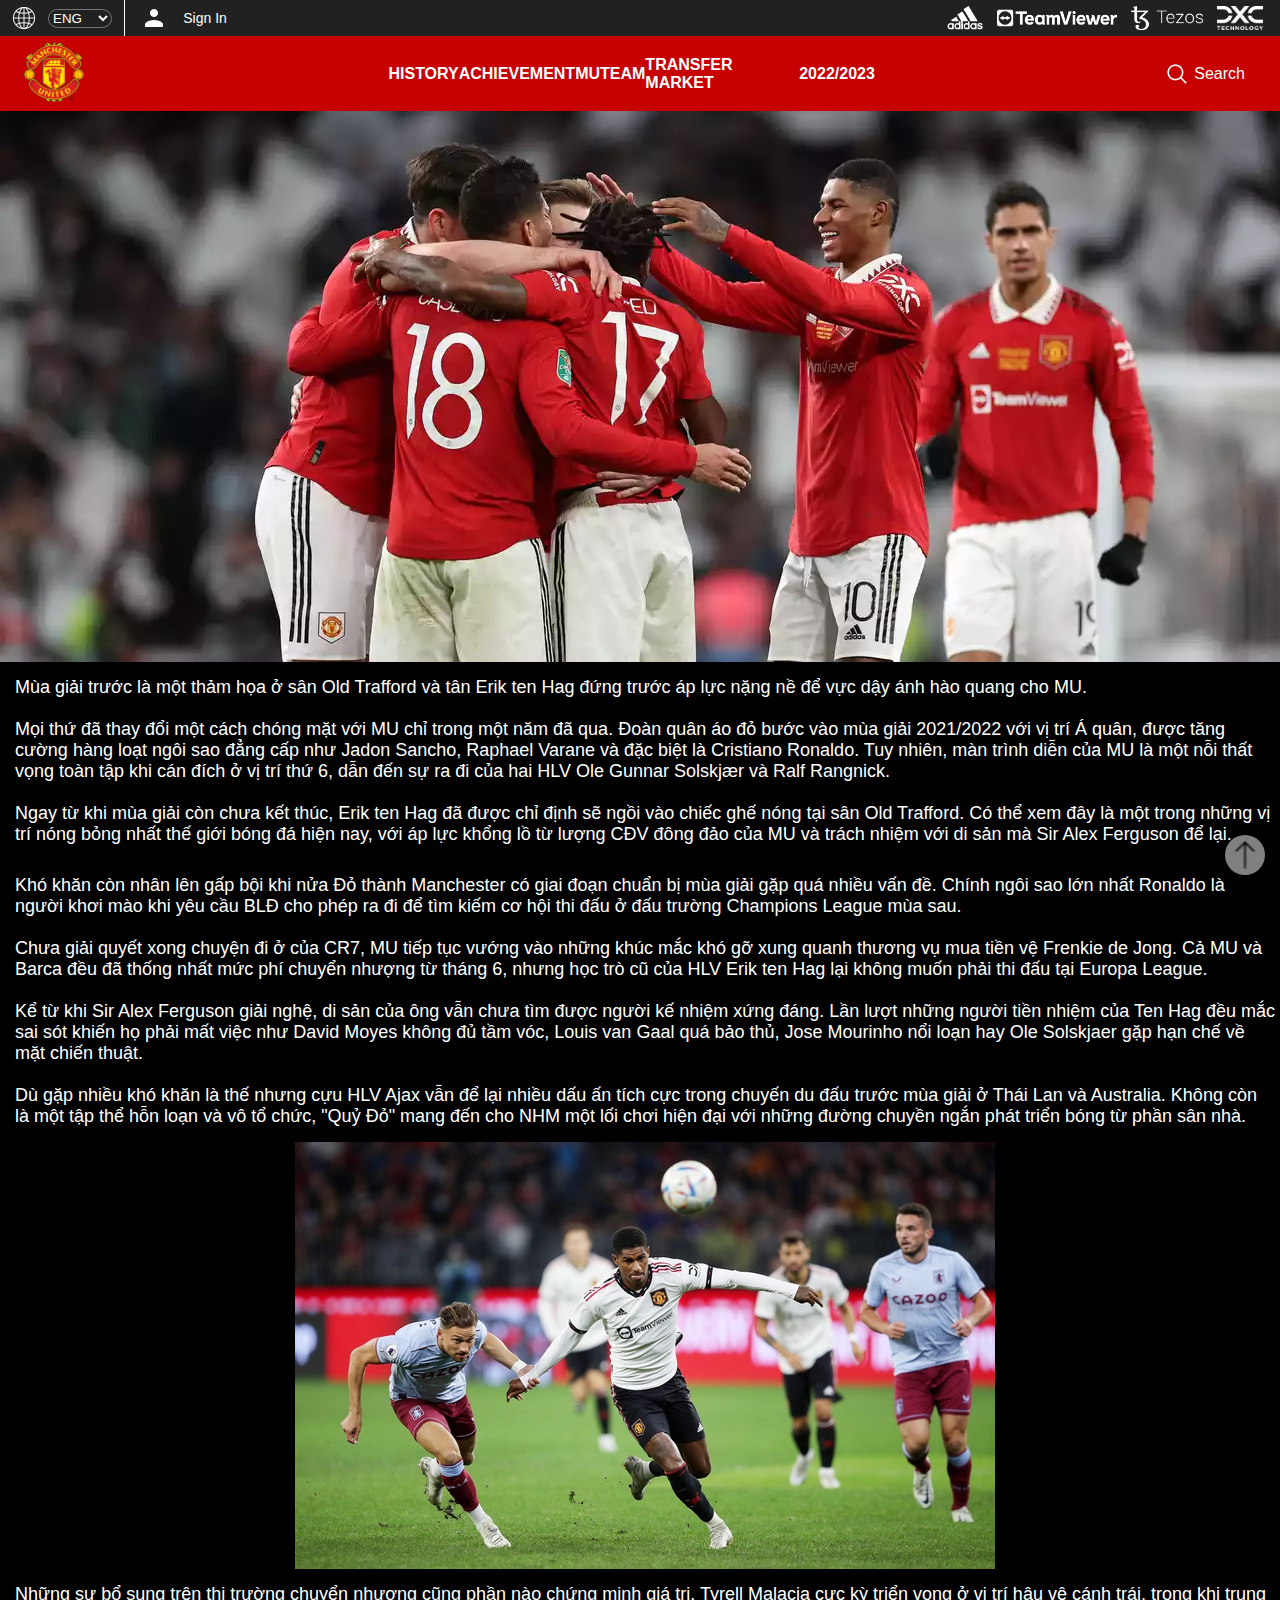
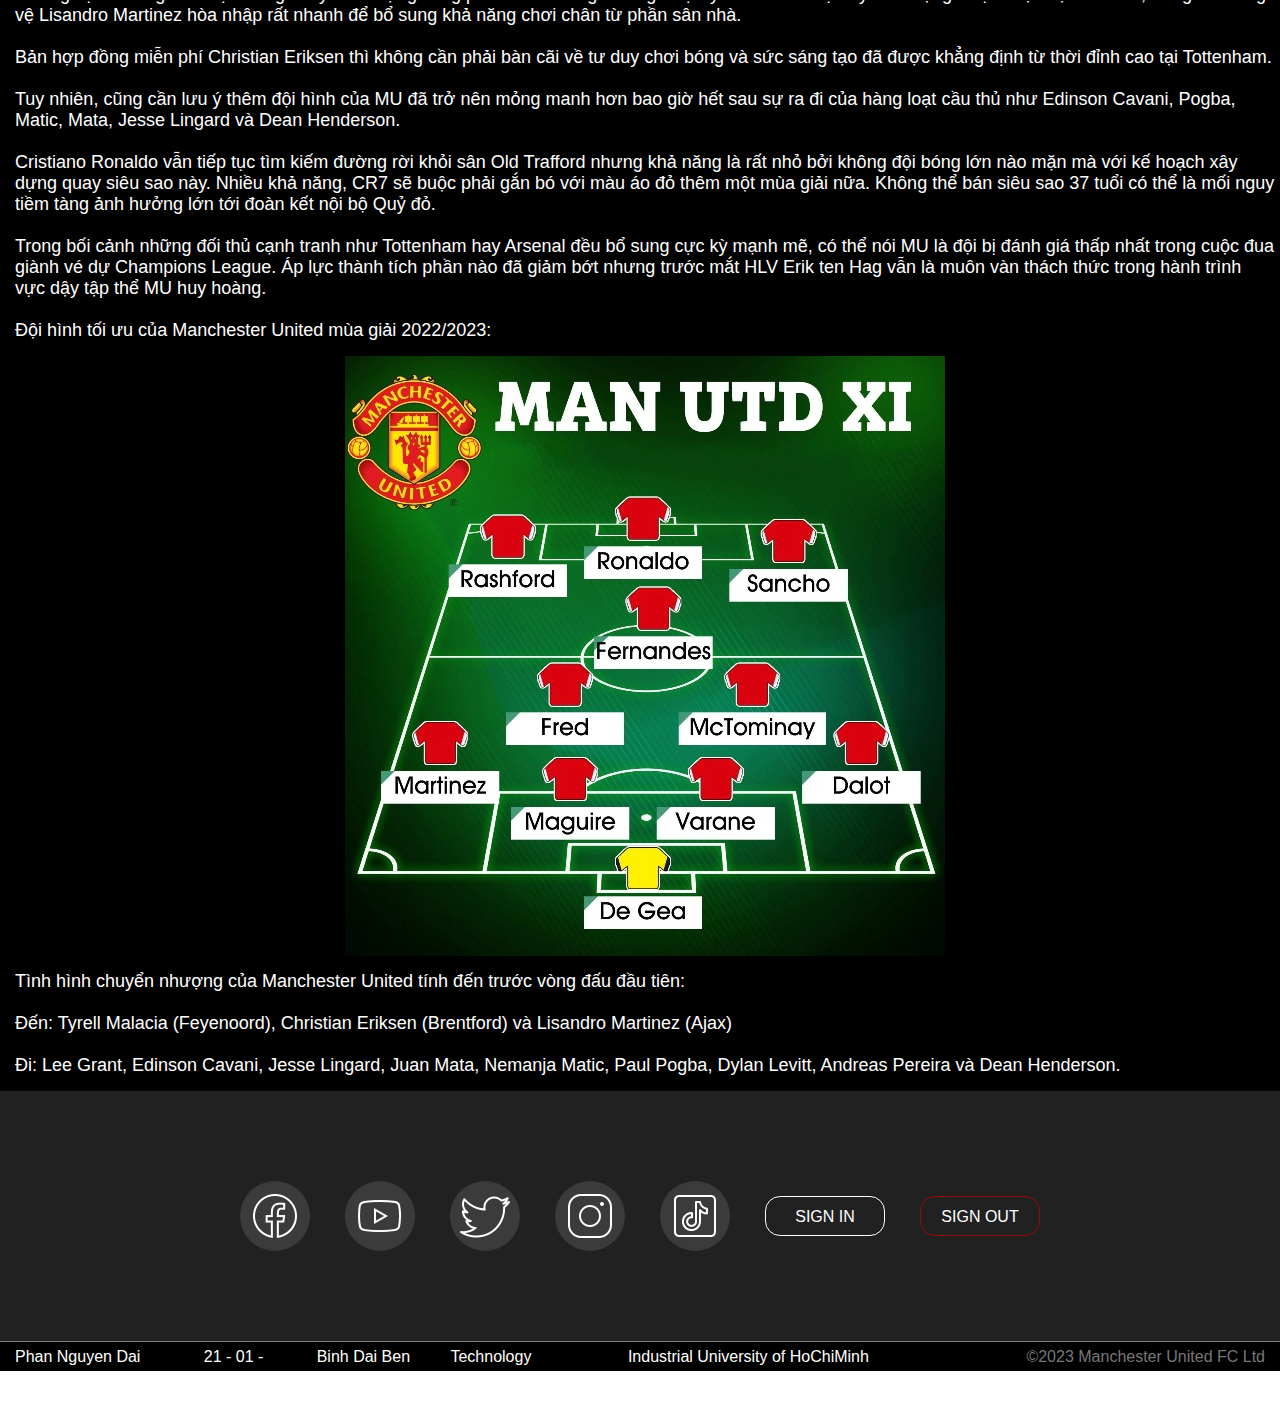
==== HTML/index.html @ 9d894910 "1 page" ====
<!DOCTYPE html>
<html lang="en">
<head>
    <meta charset="UTF-8">
    <meta name="viewport" content="width=device-width, initial-scale=1.0">
    <title>Manchester - Website</title>
    <link rel="stylesheet" href="/CSS/style.css">
    <link rel="shortcut icon" href="/Images/MU 36x36.png">
</head>
<body>
    <div id="main">
        <div id="setting">
            <div class="left_st">
                <img class="st_earth" src="/Images/Earth 24x24.png" alt="">

                <select name="ngonngua" id="language">
                    <option value="1">ENG</option>
                    <option value="2">VIE</option>
                    <option value="3">RSA</option>
                </select>

                <div class="st_user">
                    <img  class="img_user" src="/Images/user 24x24.png" alt="">
                    <div class="st_signinsignout">Sign In</div>
                    
                    <div class="tab_sign">
                        <a href="" class="bt_signin">Sign In</a>
                        <a href="" class="bt_signout">Sign Out</a>
                    </div>
                </div>
            </div>

            <div class="right_st">
                <img class="st_adidas_logo" src="/Images/Adidas_icon.png" alt="">
                <img class="st_teamview_logo" src="/Images/TeamViewer.png" alt="">
                <img class="st_tezos_logo" src="/Images/TezosLogo.png" alt="">
                <img class="st_dxc_logo" src="/Images/DXC.png" alt="">
            </div>

        </div>

        <nav>
            <a href="#">
                <img class="nav_logoMU" src="/Images/MU 65x65.png" alt="">
            </a>

            <div class="nav_select">
                <a href="" class="li">HISTORY</a>
                <a href="" class="li">ACHIEVEMENT</a>
                <a href="" class="li">MUTEAM</a>
                <a href="" class="li">TRANSFER MARKET</a>
                <a href="" class="li">2022/2023</a>
            </div>

            <div class="nav_right">
                <img class="nav_iconSearch" src="/Images/search-24.png" alt="">
                <div class="nav_search">Search</div>

                <div class="input_search">
                    <input type="text" class="txt_search" placeholder="  Anything you want to look for">
                    <a class="btn_search" href="">
                        <img class="nav_iconSearchsmall" src="/Images/search-24black.png" alt="">
                    </a>
                </div>
            </div>
        </nav>

        <div id="container">
            <img class="desktop" src="/Images/desktop.webp" alt="">

            <a class="uptop" href="#">
                <img src="/Images/up-24x24.png" alt="">
            </a>

            <div class="box_text">
                <p class="text">Mùa giải trước là một thảm họa ở sân Old Trafford và tân Erik ten Hag đứng trước áp lực nặng nề để vực dậy ánh hào quang cho MU. <br> <br>

                    Mọi thứ đã thay đổi một cách chóng mặt với MU chỉ trong một năm đã qua. Đoàn quân áo đỏ bước vào mùa giải 2021/2022 với vị trí Á quân, được tăng cường hàng loạt ngôi sao đẳng cấp như Jadon Sancho, Raphael Varane và đặc biệt là Cristiano Ronaldo. Tuy nhiên, màn trình diễn của MU là một nỗi thất vọng toàn tập khi cán đích ở vị trí thứ 6, dẫn đến sự ra đi của hai HLV Ole Gunnar Solskjær và Ralf Rangnick. <br> <br>
                    
                    Ngay từ khi mùa giải còn chưa kết thúc, Erik ten Hag đã được chỉ định sẽ ngồi vào chiếc ghế nóng tại sân Old Trafford. Có thể xem đây là một trong những vị trí nóng bỏng nhất thế giới bóng đá hiện nay, với áp lực khổng lồ từ lượng CĐV đông đảo của MU và trách nhiệm với di sản mà Sir Alex Ferguson để lại.
                </p>

                <img src="/Images/tenHag.jpg" alt="" style="margin: auto; display: flex;">

                <p class="text">
                    Khó khăn còn nhân lên gấp bội khi nửa Đỏ thành Manchester có giai đoạn chuẩn bị mùa giải gặp quá nhiều vấn đề. Chính ngôi sao lớn nhất Ronaldo là người khơi mào khi yêu cầu BLĐ cho phép ra đi để tìm kiếm cơ hội thi đấu ở đấu trường Champions League mùa sau. <br> <br>

                    Chưa giải quyết xong chuyện đi ở của CR7, MU tiếp tục vướng vào những khúc mắc khó gỡ xung quanh thương vụ mua tiền vệ Frenkie de Jong. Cả MU và Barca đều đã thống nhất mức phí chuyển nhượng từ tháng 6, nhưng học trò cũ của HLV Erik ten Hag lại không muốn phải thi đấu tại Europa League. <br> <br>

                    Kể từ khi Sir Alex Ferguson giải nghệ, di sản của ông vẫn chưa tìm được người kế nhiệm xứng đáng. Lần lượt những người tiền nhiệm của Ten Hag đều mắc sai sót khiến họ phải mất việc như David Moyes không đủ tầm vóc, Louis van Gaal quá bảo thủ, Jose Mourinho nổi loạn hay Ole Solskjaer gặp hạn chế về mặt chiến thuật. <br> <br>

                    Dù gặp nhiều khó khăn là thế nhưng cựu HLV Ajax vẫn để lại nhiều dấu ấn tích cực trong chuyến du đấu trước mùa giải ở Thái Lan và Australia. Không còn là một tập thể hỗn loạn và vô tổ chức, "Quỷ Đỏ" mang đến cho NHM một lối chơi hiện đại với những đường chuyền ngắn phát triển bóng từ phần sân nhà.
                </p>

                <img src="/Images/mutruocmuagiai.webp" alt="" style="margin: auto; display: flex;">

                <p class="text">
                    Những sự bổ sung trên thị trường chuyển nhượng cũng phần nào chứng minh giá trị. Tyrell Malacia cực kỳ triển vọng ở vị trí hậu vệ cánh trái, trong khi trung vệ Lisandro Martinez hòa nhập rất nhanh để bổ sung khả năng chơi chân từ phần sân nhà. <br> <br>

                    Bản hợp đồng miễn phí Christian Eriksen thì không cần phải bàn cãi về tư duy chơi bóng và sức sáng tạo đã được khẳng định từ thời đỉnh cao tại Tottenham. <br><br>

                    Tuy nhiên, cũng cần lưu ý thêm đội hình của MU đã trở nên mỏng manh hơn bao giờ hết sau sự ra đi của hàng loạt cầu thủ như Edinson Cavani, Pogba, Matic, Mata, Jesse Lingard và Dean Henderson. <br><br>

                    Cristiano Ronaldo vẫn tiếp tục tìm kiếm đường rời khỏi sân Old Trafford nhưng khả năng là rất nhỏ bởi không đội bóng lớn nào mặn mà với kế hoạch xây dựng quay siêu sao này. Nhiều khả năng, CR7 sẽ buộc phải gắn bó với màu áo đỏ thêm một mùa giải nữa. Không thể bán siêu sao 37 tuổi có thể là mối nguy tiềm tàng ảnh hưởng lớn tới đoàn kết nội bộ Quỷ đỏ. <br><br>

                    Trong bối cảnh những đối thủ cạnh tranh như Tottenham hay Arsenal đều bổ sung cực kỳ mạnh mẽ, có thể nói MU là đội bị đánh giá thấp nhất trong cuộc đua giành vé dự Champions League. Áp lực thành tích phần nào đã giảm bớt nhưng trước mắt HLV Erik ten Hag vẫn là muôn vàn thách thức trong hành trình vực dậy tập thể MU huy hoàng. <br><br>

                    Đội hình tối ưu của Manchester United mùa giải 2022/2023: <br>
                </p>

                <img src="/Images/dhtoiuu2122.webp" alt="" style="margin: auto; display: flex;">

                <p class="text">
                    Tình hình chuyển nhượng của Manchester United tính đến trước vòng đấu đầu tiên: <br><br>

                    Đến: Tyrell Malacia (Feyenoord), Christian Eriksen (Brentford) và Lisandro Martinez (Ajax) <br><br>

                    Đi: Lee Grant, Edinson Cavani, Jesse Lingard, Juan Mata, Nemanja Matic, Paul Pogba, Dylan Levitt, Andreas Pereira và Dean Henderson.
                </p>

            </div>


        </div>

        <footer>
            <div class="ft_contact">
                <a class="bg_icon" href="https://www.facebook.com/manchesterunited">
                    <img src="/Images/facebook-50.png" alt="" class="ft_icon">
                </a>
                <a class="bg_icon" href="https://www.youtube.com/manutd">
                    <img src="/Images/youtube-50.png" alt="" class="ft_icon">
                </a>
                <a class="bg_icon" href="https://twitter.com/ManUtd">
                    <img src="/Images/twitter-50.png" alt="" class="ft_icon">
                </a>
                <a class="bg_icon" href="https://www.instagram.com/manchesterunited/">
                    <img src="/Images/instagram-50.png" alt="" class="ft_icon">
                </a>
                <a class="bg_icon" href="https://www.tiktok.com/@manutd">
                    <img src="/Images/tiktok-50.png" alt="" class="ft_icon">
                </a>


                <a href="" class="ft_signin">SIGN IN</a>
                <a href="" class="ft_signout">SIGN OUT</a>
            </div>
        </footer>
        <div id="ads">
            <div class="myin4">
                <ul>
                    <li>Phan Nguyen Dai Duong</li>
                    <li>21 - 01 - 2003</li>
                    <li>Binh Dai Ben Tre</li>
                    <li>Technology Information</li>
                    <li>Industrial University of HoChiMinh City</li>
                </ul>
            </div>
            <div class="myclb">
                <p class="text_myclb">©2023 Manchester United FC Ltd</p>
            </div>
        </div>

    </div>
</body>
</html>
---- CSS/style.css ----
*{
    margin: 0;
    padding: 0;
    box-sizing: border-box;
    font-family: 'Segoe UI', Tahoma, Geneva, Verdana, sans-serif;
    scroll-behavior: smooth;
}

#main{
    background-color: #000000;
}

#setting{
    background-color: #222121;
    height: 36px;
    width: 100%;
    position: relative;
    display: flex;
    justify-content: space-between;
}

.left_st{
    display: flex;
    width: 30%;
    align-items: center;
}

.right_st{
    display: flex;
    width: 330px;
    justify-content: space-between;
    margin-right: 10px;
}

.st_earth{
    height: 24px;
    width: 24px;
    margin-left: 12px;
}

#language{
    margin-left: 12px;
    width: 64px;
    color: white;
    background-color: transparent;
    border-radius: 10px;
}

.st_user{
    position: relative;
    display: flex;
    height: 100%;
    width: 120px;
    border-left: 1px solid white;
    align-items: center;
    justify-content: space-evenly;
    margin-left: 12px;
}

.st_signinsignout{
    color: white;
    font-size: 14px;
}

.st_user:hover{
    background-color: #3b3b3b;
    cursor: pointer;
}

.st_user:hover > .tab_sign{
    display: flex;
    flex-direction: column;
    z-index: 10000;
    cursor: pointer;
}

.tab_sign{
    position: absolute;
    display: none;
    width: 100%;
    top: 36px;
    left: 0;
    height: 46px;
    background-color: #3b3b3b;
}

.bt_signin{
    height: 30px;
    width: 100%;
    background-color: #222121;
    color: white;
    border: none;
    text-decoration: none;
    text-align: center;
}

.bt_signout{
    height: 30px;
    width: 100%;
    background-color: #9a0909;
    color: white;
    border: none;
    text-decoration: none;
    text-align: center;
}

.st_adidas_logo{
    margin: auto;
    height: auto;
    width: auto;
    max-height: 25px;
    max-width: 120px;
}

.st_teamview_logo{
    margin: auto;
    height: auto;
    width: auto;
    max-height: 25px;
    max-width: 120px;
}

.st_tezos_logo{
    margin: auto;
    height: auto;
    width: auto;
    max-height: 25px;
    max-width: 120px;
}

.st_dxc_logo{
    margin: auto;
    height: auto;
    width: auto;
    max-height: 25px;
    max-width: 120px;
}

nav{
    position: relative;
    height: 75px;
    width: 100%;
    background-color: #c70101;
    display: flex;
    align-items: center;
    z-index: 1;
    justify-content: space-between;
}

.nav_logoMU{
    height: 60px;
    width: 60px;
    margin-left: 24px;
}

.nav_select{
    position: relative;
    display: flex;
    color: white;
    font-weight: bold;
    font-size: 16px;
    width: 38%;
    justify-content: space-between;
    align-items: center;
    height: 100%;
    margin-left: 24px;
    list-style-type: none;
}

.nav_select > .li{
    display: flex;
    align-items: center;
    height: 100%;
    color: white;
    text-decoration: none;
}

.nav_select > .li:hover{
    border-bottom: 3px solid white;
    cursor: pointer;
}

.nav_right{
    position: relative;
    display: flex;
    padding-right: 35px;
    align-items: center;
    height: 100%;
    justify-content: end;
    padding-left: 10px;
}

.nav_search{
    color: white;
    padding-left: 5px;
}

.nav_right:hover{
    background-color: #9a0909;
}

.nav_right:hover > .input_search{
    display: flex;
    justify-content: center;
    align-items: center;
} 

.input_search{
    position: absolute;
    display: none;
    width: 200vh;
    height: 100px;
    top: 75px;
    background-color: white;
    /* opacity: .7; */
    z-index: 100;
    right: 0;
}

.txt_search{
    height: 80%;
    width: 70%;
    margin-left: 30px;
    border-radius: 15px;
    font-size: 24px;
    padding-left: 15px;
}

.btn_search{
    display: flex;
    align-items: center;
    justify-content: center;
    height: 80%;
    width: 20%;
    border: 2px solid white;
}

#container{
    position: relative;
    display: block;
    width: 100%;
    background-color: black;
}

.desktop{
    position: relative;
    display: flex;
    margin: auto;
}

.uptop{
    position: fixed;
    background-color: white;
    width: 40px;
    height: 40px;
    z-index: 1000;
    display: flex;
    right: 15px;
    bottom: 25px;
    border-radius: 90px;
    opacity: .5;
    
}

.box_text{
    position: relative;
    width: 1290px;
    margin: auto;
    padding: 0 15px;
}

.text{
    color: white;
    font-size: 18px;
    margin-top: 15px;
    margin-bottom: 15px;
}

footer{
    position: relative;
    width: 100%;
    background-repeat: no-repeat;
    height: 250px;
    background-color: #222121;
    display: flex;
    justify-content: center;
    align-items: center;
}

.ft_contact{
    position: relative;
    display: flex;
    width: 800px;
    justify-content: space-between;
    align-items: center;
}

.bg_icon{
    position: relative;
    background-color: #3b3b3b;
    border-radius: 90px;
    height: 70px;
    width: 70px;
    display: flex;
    justify-content: center;
    align-items: center;
}

.bg_icon:hover {
    background-color: #9a0909;
    cursor: pointer;
}

.ft_icon{
    width: 50px;
    height: 50px;
}

.ft_signin{
    height: 40px;
    width: 120px;
    border: 1px solid white;
    border-radius: 15px;
    color: white;
    text-decoration: none;
    text-align: center;
    line-height: 40px;
}

.ft_signout{
    height: 40px;
    width: 120px;
    border: 1px solid #9a0909;
    border-radius: 15px;
    color: white;
    text-decoration: none;

    text-align: center;
    line-height: 40px;
}

.ft_signin:hover {
    background-color: #3b3b3b;
    cursor: pointer;
}

.ft_signout:hover {
    background-color: #9a0909;
    cursor: pointer;
}

#ads{
    position: relative;
    display: flex;
    height: 30px;
    width: 100%;
    background-color: #000000;
    border-top: 0.5px solid gray;
}

.text_myclb{
    color: #777777;
}

.myin4{
    position: relative;
    width: 70%;
}

.myin4 > ul {
    display: flex;
    color: white;
    list-style-type: none;
    line-height: 30px;
}

.myin4 > ul > li {
    margin-left: 15px;
}

.myin4 > ul > li:hover {
    text-decoration: underline;
    cursor: cell;
}

.myclb{
    display: flex;
    position: relative;
    width: 30%;
    justify-content: end;
    padding-right: 15px;
    line-height: 30px;
}
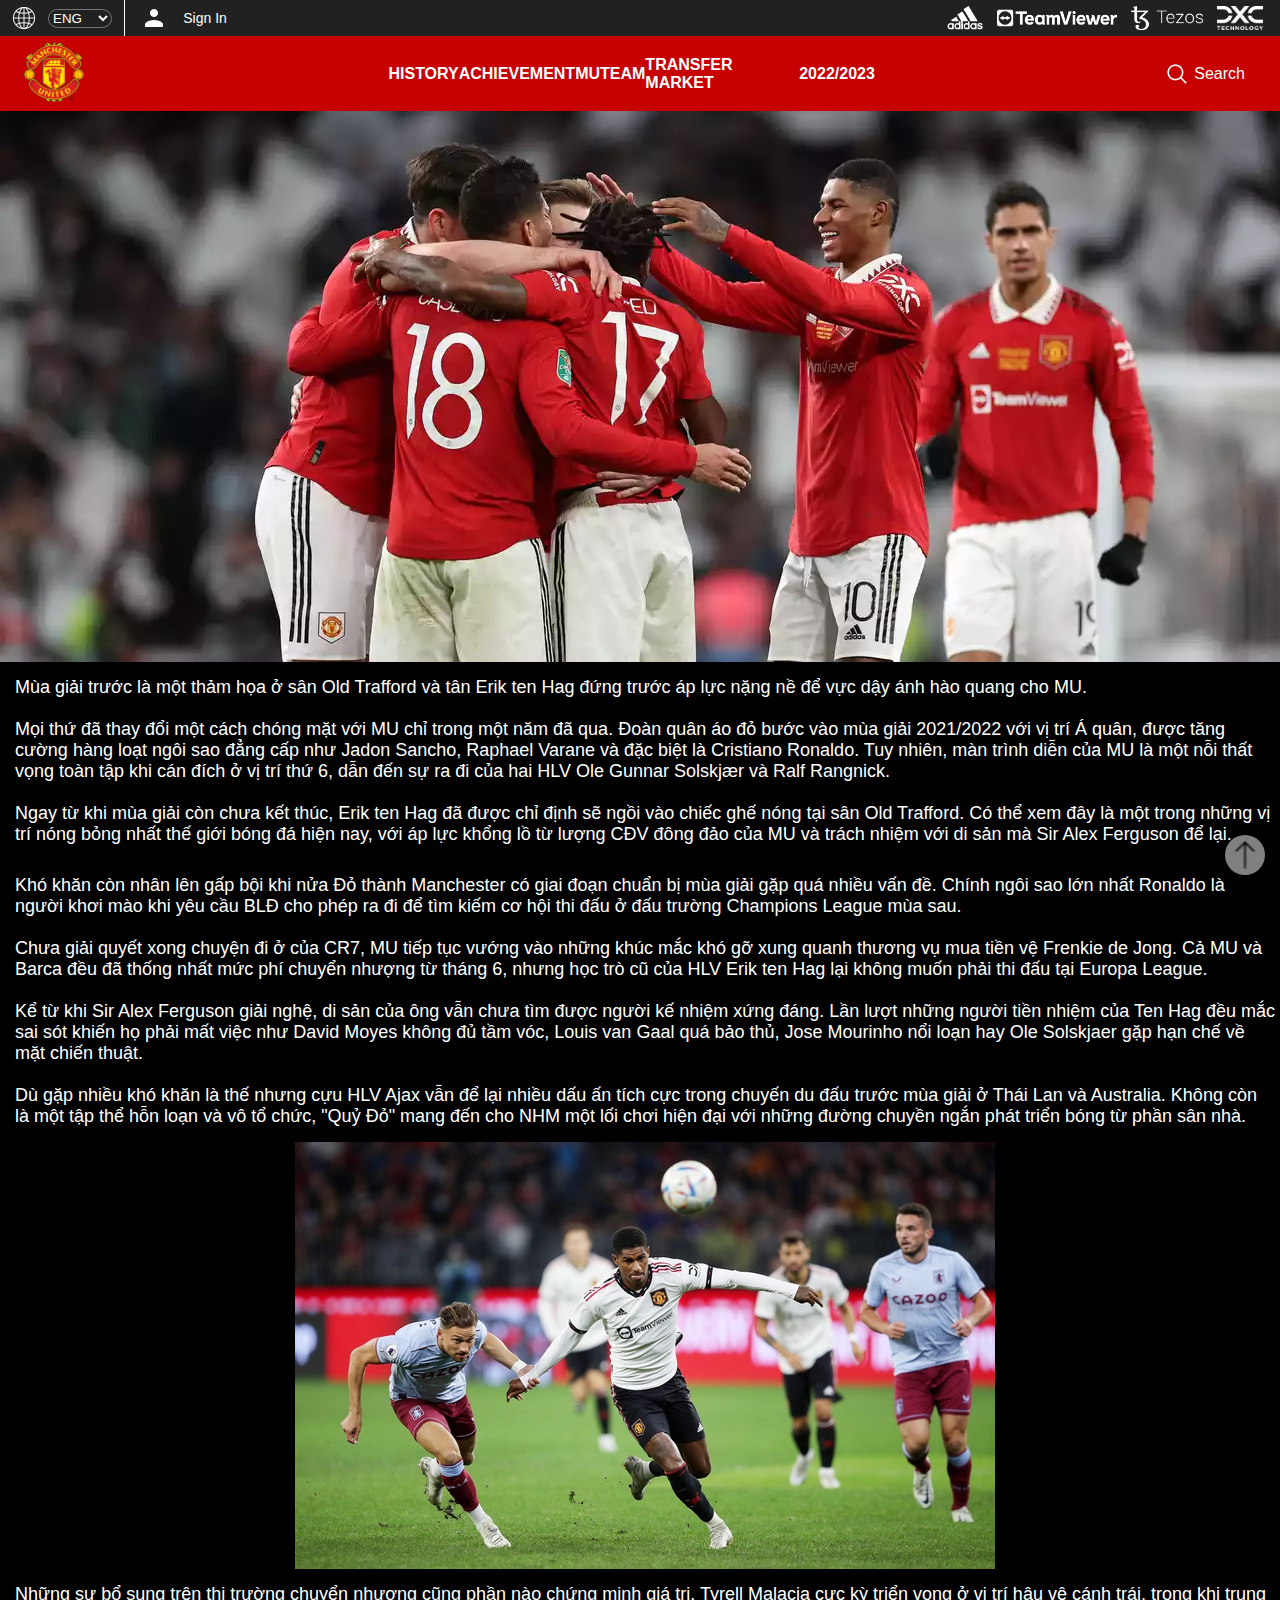
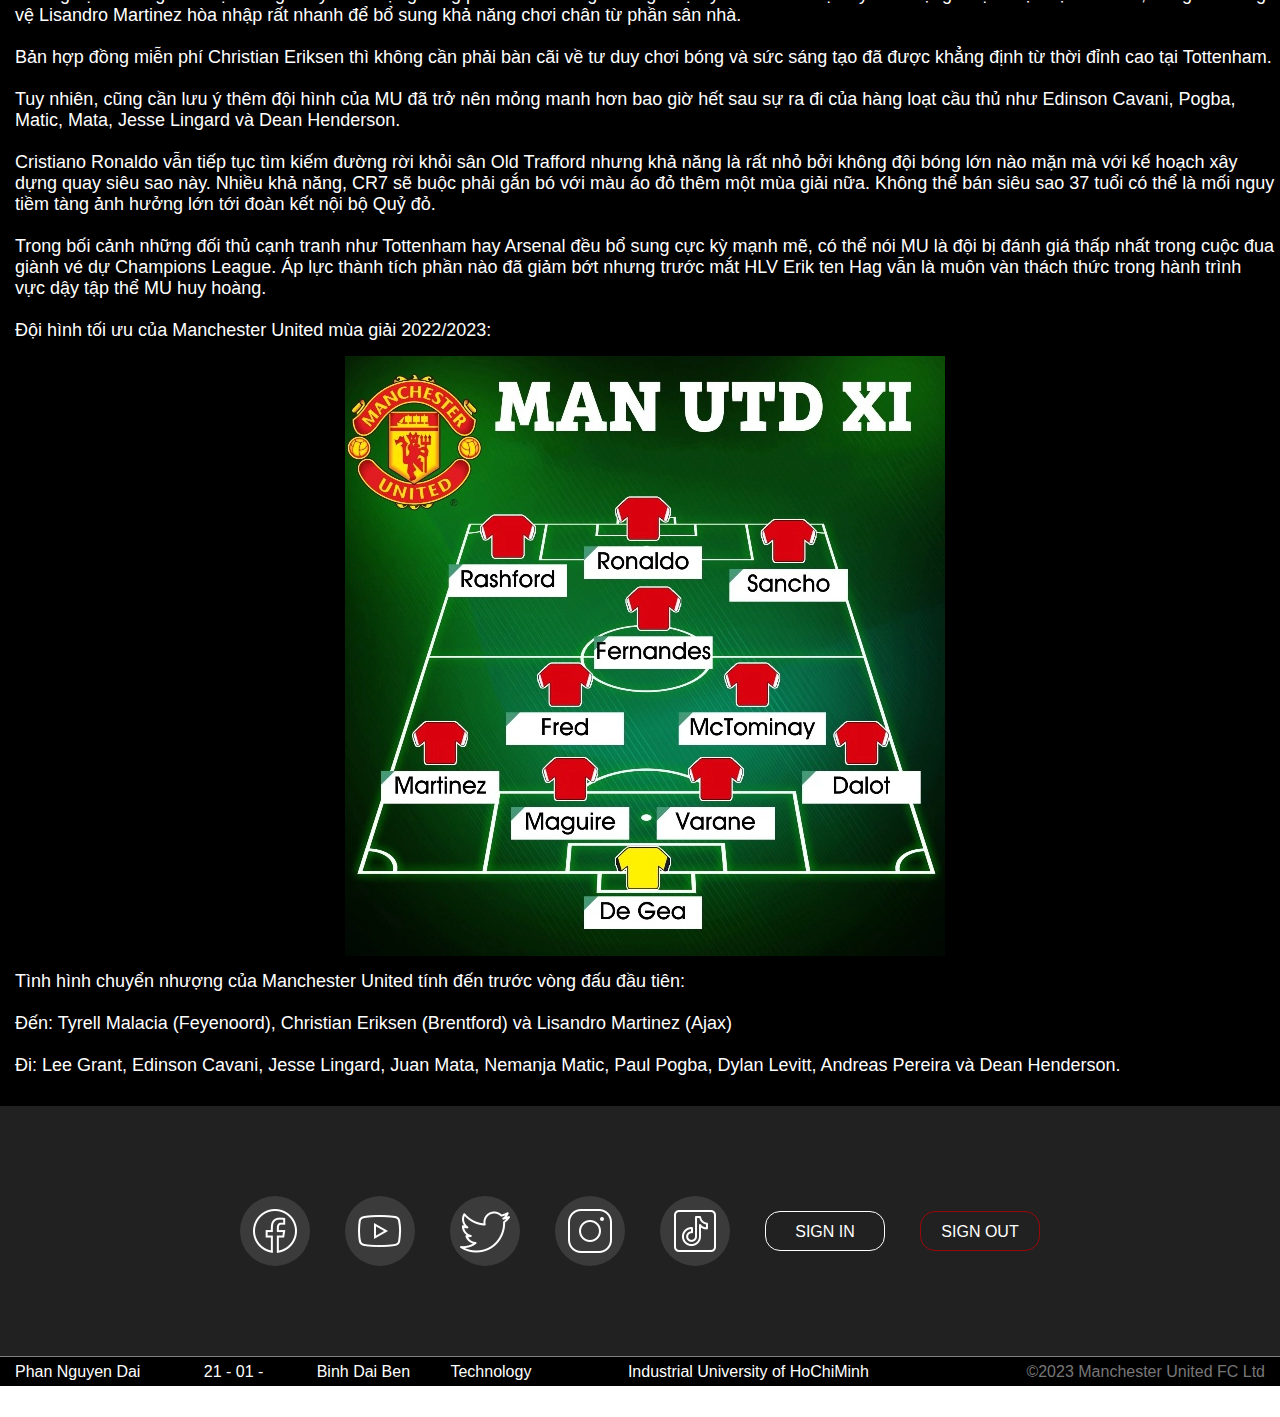
==== commit 36818dd9: "history first update" ====
--- a/HTML/index.html
+++ b/HTML/index.html
@@ -45,7 +45,7 @@
             </a>
 
             <div class="nav_select">
-                <a href="" class="li">HISTORY</a>
+                <a href="/HTML/history.html" class="li">HISTORY</a>
                 <a href="" class="li">ACHIEVEMENT</a>
                 <a href="" class="li">MUTEAM</a>
                 <a href="" class="li">TRANSFER MARKET</a>
--- a/CSS/style.css
+++ b/CSS/style.css
@@ -6,9 +6,9 @@
     scroll-behavior: smooth;
 }
 
-#main{
-    background-color: #000000;
-}
+/* #main{
+    background-color: #000000; */
+/* } */
 
 #setting{
     background-color: #222121;
@@ -258,8 +258,7 @@
     right: 15px;
     bottom: 25px;
     border-radius: 90px;
-    opacity: .5;
-    
+    opacity: .5;  
 }
 
 .box_text{
@@ -267,6 +266,7 @@
     width: 1290px;
     margin: auto;
     padding: 0 15px;
+    padding-bottom: 15px;
 }
 
 .text{
@@ -390,4 +390,46 @@
     justify-content: end;
     padding-right: 15px;
     line-height: 30px;
+}
+
+#slidebar{
+    position: fixed;
+    width: 300px;
+    padding-left: 30px;
+    float: left;
+    background-color: white;
+}
+
+#slidebar > ul > li{
+    padding-top: 50px;
+}
+#slidebar > ul > li > ul > li{
+    padding-left: 15px;
+    padding-top: 10px;
+}
+
+#slidebar > ul > li > ul > li > a{
+    text-decoration: none;
+    color: black;
+}
+
+#slidebar > ul > li > ul > li > a:hover{
+    color: red;
+}
+
+.txt-history{
+    margin-top: 50px;
+    position: relative;
+    background-color: white;
+    margin-left: 350px;
+    padding-right: 20px;
+    text-align: justify;
+}
+
+.img_review{
+    position: relative;
+    float: right;
+    height: 175px;
+    width: 155px;
+    padding-top: 25px;
 }